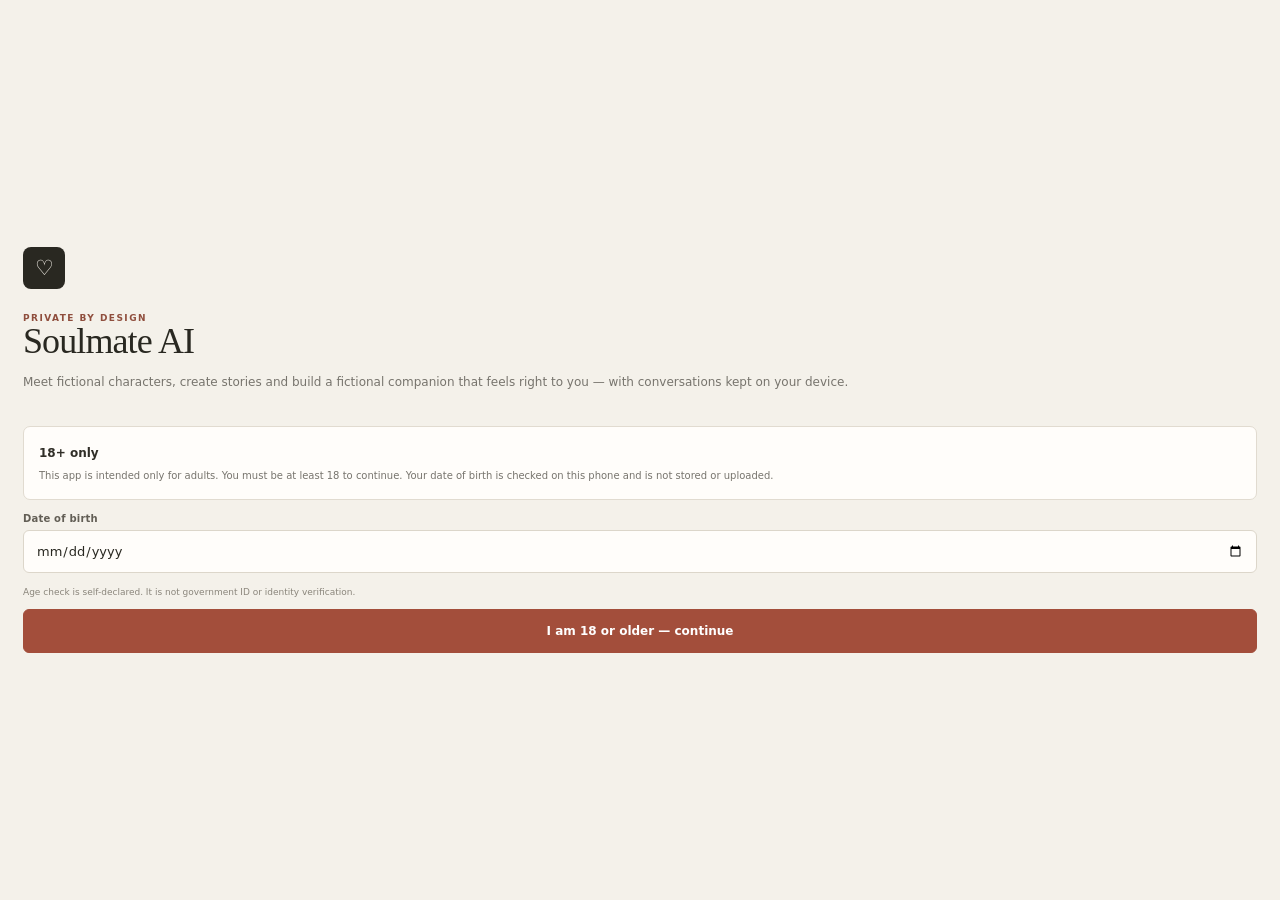
==== app/src/main/assets/index.html @ fd709fda "Replace bundled model setup with configurable cloud AI connection" ====
<!DOCTYPE html>
<html lang="en">
<head>
<meta charset="utf-8">
<meta name="viewport" content="width=device-width, initial-scale=1, maximum-scale=1, viewport-fit=cover">
<meta name="theme-color" content="#f4f1ea">
<meta http-equiv="Content-Security-Policy" content="default-src 'self' data: blob:; script-src 'self' 'unsafe-inline'; style-src 'self' 'unsafe-inline'; img-src 'self' data:; connect-src 'none'; object-src 'none'; base-uri 'none'; form-action 'none'">
<title>Soulmate AI</title>
<style>
:root{color-scheme:dark;--bg:#0a0e1c;--panel:#11182b;--panel2:#17213a;--line:rgba(255,255,255,.09);--muted:#9ca8c2;--text:#f5f6fb;--pink:#ef79a9;--violet:#9d8af6;--mint:#74dfc2;--danger:#ff8f9f}
*{box-sizing:border-box;-webkit-tap-highlight-color:transparent}
html,body{margin:0;width:100%;height:100%;overflow:hidden;background:var(--bg);color:var(--text);font-family:Inter,ui-sans-serif,system-ui,-apple-system,"Segoe UI",sans-serif}
button,input,textarea{font:inherit}button{border:0;cursor:pointer;color:inherit}
#app{height:100%;height:100dvh;display:flex;flex-direction:column;overflow:hidden;background:radial-gradient(circle at 92% 0%,rgba(126,94,214,.15),transparent 32%),radial-gradient(circle at 0% 44%,rgba(218,90,151,.07),transparent 35%),var(--bg)}
.scroll{flex:1;overflow-y:auto;overscroll-behavior:contain;padding:18px 17px 22px;scrollbar-width:none}.scroll::-webkit-scrollbar{display:none}
.topbar{height:65px;flex-shrink:0;display:flex;align-items:center;justify-content:space-between;padding:0 18px;border-bottom:1px solid var(--line);background:rgba(10,14,28,.84)}
.brand{display:flex;align-items:center;gap:10px;font-weight:800;letter-spacing:1.4px;font-size:14px}
.brandmark{width:31px;height:31px;border-radius:11px;background:linear-gradient(145deg,#f18bb4,#8c76f0);display:grid;place-items:center;color:white;font-size:17px;box-shadow:0 7px 22px rgba(190,104,183,.23)}
.pill{border:1px solid var(--line);background:rgba(255,255,255,.045);border-radius:99px;padding:7px 10px;font-size:10px;color:#c4cee2;letter-spacing:.3px}
.pill .dot{display:inline-block;width:6px;height:6px;border-radius:50%;background:var(--mint);margin-right:6px;vertical-align:1px}
.heading{font-size:25px;line-height:1.12;letter-spacing:-.8px;font-weight:800;margin:5px 0 8px}
.sub{font-size:13px;line-height:1.5;color:var(--muted)}
.section-row{display:flex;align-items:center;justify-content:space-between;margin:24px 1px 12px}
.section-title{font-size:15px;font-weight:750}
.link-btn{background:none;color:#d8a4e2;font-size:12px;font-weight:700;padding:7px}
.hero{border-radius:23px;padding:21px 19px 19px;background:linear-gradient(125deg,rgba(112,83,175,.34),rgba(202,93,146,.19) 55%,rgba(30,44,77,.72));border:1px solid rgba(255,255,255,.12);position:relative;overflow:hidden}
.hero:after{content:"✦";position:absolute;right:13px;top:5px;font-size:74px;color:rgba(255,255,255,.08);transform:rotate(14deg)}
.hero-kicker{font-size:10px;letter-spacing:1.6px;color:#e3b9e6;font-weight:800;text-transform:uppercase;margin-bottom:10px}
.hero h1{font-size:24px;line-height:1.13;letter-spacing:-.7px;margin:0 0 9px;max-width:260px}
.hero p{font-size:12px;color:#d0cce0;line-height:1.5;margin:0 0 16px;max-width:265px}
.primary{background:linear-gradient(100deg,#e97eae,#9a80ef);border-radius:13px;padding:12px 17px;color:#fff;font-size:13px;font-weight:800;box-shadow:0 8px 22px rgba(183,103,186,.2)}
.secondary{background:rgba(255,255,255,.07);border:1px solid var(--line);border-radius:13px;padding:11px 14px;color:#e6e9f4;font-size:12px;font-weight:700}
.ghost{background:transparent;color:#d6c0e9;padding:9px 10px;font-size:12px;font-weight:700}
.grid{display:grid;grid-template-columns:repeat(2,minmax(0,1fr));gap:12px}
.char-card{min-width:0;overflow:hidden;border:1px solid var(--line);border-radius:18px;background:linear-gradient(155deg,rgba(30,40,68,.9),rgba(17,24,43,.96));padding:12px;text-align:left}
.avatar{height:102px;border-radius:13px;display:grid;place-items:center;position:relative;overflow:hidden;margin-bottom:10px}
.avatar:before,.avatar:after{content:"";position:absolute;border-radius:50%;filter:blur(1px)}
.avatar:before{width:130px;height:130px;top:-65px;right:-35px;background:rgba(255,255,255,.12)}
.avatar:after{width:90px;height:90px;bottom:-55px;left:-25px;background:rgba(255,255,255,.11)}
.avatar .face{font-size:39px;z-index:1;text-shadow:0 5px 18px rgba(0,0,0,.25)}
.char-name{font-weight:800;font-size:14px;margin:0 0 4px;white-space:nowrap;text-overflow:ellipsis;overflow:hidden}
.char-meta{font-size:10px;color:#aeb9d1;margin-bottom:7px}
.char-desc{font-size:11px;color:#cbd2e2;line-height:1.4;height:31px;overflow:hidden}
.tags{display:flex;flex-wrap:wrap;gap:5px;margin-top:9px}
.tag{font-size:9px;color:#e2bfdc;border:1px solid rgba(235,147,193,.18);background:rgba(226,126,175,.08);padding:4px 7px;border-radius:99px}
.bottomnav{flex-shrink:0;height:68px;padding:7px 14px max(8px,env(safe-area-inset-bottom));border-top:1px solid var(--line);background:rgba(12,17,32,.97);display:flex;justify-content:space-around;align-items:center}
.nav-item{background:none;color:#75819e;display:flex;align-items:center;flex-direction:column;gap:4px;font-size:9px;min-width:59px;font-weight:700}
.nav-item .nav-icon{font-size:19px;line-height:1.1}
.nav-item.active{color:#f0a6ca}
.nav-item.active .nav-icon{filter:drop-shadow(0 2px 7px rgba(225,121,180,.35))}
.feature-row{display:flex;gap:10px;margin-top:13px}
.feature{flex:1;background:rgba(255,255,255,.035);border:1px solid var(--line);border-radius:14px;padding:12px 10px}
.feature strong{display:block;font-size:12px;margin:6px 0 3px}
.feature span{font-size:10px;color:var(--muted);line-height:1.35}
.feature-icon{font-size:18px}
.panel{background:rgba(255,255,255,.04);border:1px solid var(--line);border-radius:17px;padding:15px;margin-bottom:12px}
.panel-title{font-size:14px;font-weight:800;margin:0 0 5px}
.panel-copy{color:var(--muted);font-size:11px;line-height:1.5}
.row{display:flex;align-items:center;justify-content:space-between;gap:12px}
.switch{width:44px;height:25px;border-radius:99px;background:#37425c;padding:3px;flex-shrink:0}
.switch:after{content:"";display:block;width:19px;height:19px;border-radius:50%;background:#fff;transition:transform .18s}
.switch.on{background:#a873c6}.switch.on:after{transform:translateX(19px)}
.progress{height:7px;border-radius:99px;background:#313a52;overflow:hidden;margin:12px 0 6px}
.progress-fill{height:100%;width:0;background:linear-gradient(90deg,#e97eae,#9a80ef);border-radius:99px;transition:width .3s}
.chat-wrap{height:100%;display:flex;flex-direction:column;min-height:0}
.chat-head{height:65px;display:flex;align-items:center;gap:11px;padding:0 14px;border-bottom:1px solid var(--line);flex-shrink:0}
.back{width:34px;height:34px;background:rgba(255,255,255,.06);border:1px solid var(--line);border-radius:11px;font-size:18px}
.chat-avatar{height:37px;width:37px;border-radius:13px;display:grid;place-items:center;font-size:19px}
.chat-title{font-size:13px;font-weight:800}.chat-sub{font-size:10px;color:var(--mint);margin-top:3px}
.chat-log{flex:1;overflow-y:auto;padding:16px 14px 20px;display:flex;flex-direction:column;gap:11px}
.bubble{max-width:83%;padding:11px 13px;border-radius:16px;font-size:13px;line-height:1.48;white-space:pre-wrap;overflow-wrap:anywhere}
.bubble.ai{align-self:flex-start;background:#19223a;border:1px solid rgba(255,255,255,.07);border-bottom-left-radius:5px;color:#e8ebf5}
.bubble.user{align-self:flex-end;background:linear-gradient(120deg,#a86fb1,#796bd1);border-bottom-right-radius:5px;color:#fff}
.bubble-time{font-size:9px;color:#8995b0;margin-top:5px}
.chat-compose{padding:10px 12px max(12px,env(safe-area-inset-bottom));border-top:1px solid var(--line);display:flex;gap:8px;align-items:flex-end;background:#0d1323;flex-shrink:0}
.chat-input{flex:1;min-height:43px;max-height:110px;resize:none;background:#1a2339;border:1px solid var(--line);color:#fff;border-radius:15px;padding:12px 13px;font-size:13px;outline:none}
.send{height:43px;width:45px;border-radius:14px;background:linear-gradient(130deg,#e982b1,#9278e9);font-size:17px}
.empty{padding:32px 14px;text-align:center;color:var(--muted);font-size:12px;line-height:1.6}
.empty .big{font-size:30px;margin-bottom:12px}
.field{width:100%;background:#151e32;border:1px solid var(--line);border-radius:12px;padding:12px;color:white;font-size:13px;outline:none;margin:6px 0 12px}
label{font-size:11px;color:#c6cde0;font-weight:700}
.note{font-size:10px;color:#8491ad;line-height:1.5}
.danger-btn{background:rgba(255,98,124,.1);color:#ff9dac;border:1px solid rgba(255,98,124,.2);padding:11px 13px;border-radius:12px;font-size:12px;font-weight:700}
.gate{height:100%;overflow-y:auto;display:flex;flex-direction:column;justify-content:center;padding:28px 22px}
.gate-logo{width:58px;height:58px;border-radius:20px;display:grid;place-items:center;font-size:29px;background:linear-gradient(140deg,#ef82b4,#8875e9);margin-bottom:23px;box-shadow:0 12px 32px rgba(198,106,179,.2)}
.gate h1{font-size:31px;line-height:1.05;letter-spacing:-1px;margin:0 0 12px}
.gate p{font-size:13px;color:#aeb8cf;line-height:1.6;margin:0 0 20px}
.gate-card{background:rgba(255,255,255,.045);border:1px solid var(--line);border-radius:17px;padding:16px;margin:14px 0}
.gate-card strong{font-size:13px}.gate-card p{font-size:11px;margin:7px 0 0}
.gate .primary{width:100%;margin-top:9px;padding:14px}
.toast{position:fixed;z-index:100;bottom:84px;left:50%;transform:translateX(-50%);background:#202a43;border:1px solid var(--line);border-radius:14px;padding:11px 15px;max-width:88%;font-size:11px;color:#fff;box-shadow:0 10px 32px rgba(0,0,0,.3);display:none}
.modal-back{position:fixed;inset:0;background:rgba(3,6,14,.78);z-index:50;display:flex;align-items:flex-end;padding:14px}
.modal{width:100%;background:#151e32;border:1px solid var(--line);border-radius:22px;padding:19px 16px 23px;max-height:85%;overflow:auto}
.modal h3{margin:0 0 15px;font-size:17px}
.small-kicker{font-size:9px;letter-spacing:1.5px;text-transform:uppercase;color:#e4a5d0;font-weight:800}
@media(min-width:600px){.scroll{max-width:620px;width:100%;margin:auto}.topbar{padding-left:max(18px,calc((100% - 620px)/2));padding-right:max(18px,calc((100% - 620px)/2))}.chat-wrap{max-width:620px;width:100%;margin:auto}}

/* Soulmate editorial design system — deliberately restrained, warm and human. */
:root{
 color-scheme:light;
 --bg:#f4f1ea;--panel:#fffdfa;--panel2:#ece7dd;--line:#ded8cc;
 --muted:#77746d;--text:#292821;--pink:#a84d3b;--violet:#716b5e;--mint:#6c816f;--danger:#a84943;
}
html,body{background:var(--bg);color:var(--text);font-family:ui-sans-serif,system-ui,-apple-system,BlinkMacSystemFont,"Segoe UI",sans-serif}
#app{background:var(--bg)}
.topbar{height:62px;padding:0 20px;border-bottom:1px solid var(--line);background:#f8f6f1}
.brand{gap:9px;font-size:12px;font-weight:800;letter-spacing:1.9px;color:#282720}
.brandmark{width:27px;height:27px;border-radius:7px;background:#292821;color:#f7f3eb;font-family:Georgia,serif;font-size:18px;font-weight:400;box-shadow:none}
.pill{border:1px solid var(--line);background:transparent;border-radius:4px;padding:6px 8px;font-size:9px;color:#68665e;letter-spacing:.65px}
.pill .dot{background:#71866f}
.scroll{padding:23px 19px 26px}
.heading{font-family:Georgia,"Times New Roman",serif;font-size:31px;font-weight:400;line-height:1.1;letter-spacing:-.55px;margin:4px 0 8px}
.sub{font-size:13px;line-height:1.6;color:#77746d}
.section-row{margin:27px 1px 13px}
.section-title{font-size:13px;font-weight:750;letter-spacing:.1px}
.link-btn{color:var(--pink)}
.hero{border-radius:9px;padding:23px 21px 21px;background:#e9e4da;border:1px solid #ded7cb;box-shadow:none}
.hero:after{content:none}
.hero-kicker,.small-kicker{font-size:9px;letter-spacing:1.45px;color:#8b5142;font-weight:800;text-transform:uppercase}
.hero h1{font-family:Georgia,"Times New Roman",serif;font-size:34px;line-height:1.08;letter-spacing:-.7px;font-weight:400;max-width:300px;margin:8px 0 10px}
.hero p{font-size:12px;line-height:1.65;color:#666259;max-width:300px;margin:0 0 17px}
.primary{background:#a34e3b;border:1px solid #a34e3b;border-radius:6px;padding:12px 16px;color:#fff;font-size:12px;font-weight:750;box-shadow:none}
.primary:disabled{background:#cfc9bd;border-color:#cfc9bd;color:#77746d;opacity:1}
.secondary{background:#f8f6f1;border:1px solid #d8d1c5;border-radius:6px;padding:11px 14px;color:#38362f;font-size:12px;font-weight:700}
.ghost{color:#777168;padding:8px 9px}
.grid{grid-template-columns:repeat(2,minmax(0,1fr));gap:11px}
.char-card{border:1px solid #e2ddd3;border-radius:8px;background:#fffdfa;padding:9px;box-shadow:none}
.char-card:active{background:#f8f5ef}
.avatar{height:112px;border-radius:5px;margin-bottom:11px;display:flex;align-items:flex-end;justify-content:flex-start;padding:12px;position:relative;background:#e8e2d7!important;overflow:hidden}
.avatar:before{width:118px;height:118px;top:-65px;right:-38px;background:rgba(255,255,255,.48);filter:none;border:1px solid rgba(83,75,59,.10)}
.avatar:after{width:86px;height:86px;bottom:-54px;left:65%;background:rgba(255,255,255,.20);filter:none;border:1px solid rgba(83,75,59,.09)}
.avatar.tone-mia{background:#eee0d9!important}
.avatar.tone-aria{background:#dfe5e3!important}
.avatar.tone-zara{background:#e5e0e9!important}
.avatar.tone-noah{background:#e9e4d6!important}
.avatar.tone-custom{background:#e5e5dc!important}
.avatar .face{z-index:1;font-family:Georgia,"Times New Roman",serif;font-size:36px;font-weight:400;line-height:1;color:#38342d;text-shadow:none}
.char-name{font-family:Georgia,"Times New Roman",serif;font-size:18px;font-weight:400;letter-spacing:-.15px;color:#2b2923;margin:0 0 3px}
.char-meta{font-size:9px;color:#8c877d;letter-spacing:.35px;margin-bottom:7px;text-transform:uppercase}
.char-desc{font-size:10px;line-height:1.5;color:#666259;height:31px}
.tags{gap:5px;margin-top:9px}
.tag{font-size:8px;color:#766f64;border:1px solid #e6e0d6;background:#f7f4ee;padding:4px 7px;border-radius:3px;letter-spacing:.25px}
.bottomnav{height:65px;padding:5px 12px max(7px,env(safe-area-inset-bottom));border-top:1px solid #dfd9ce;background:#faf8f3}
.nav-item{color:#8a867e;gap:3px;font-size:9px;font-weight:650;letter-spacing:.1px}
.nav-item .nav-icon{font-size:15px;line-height:1.2;font-weight:400}
.nav-item.active{color:#a34e3b}
.nav-item.active .nav-icon{filter:none}
.feature-row{gap:9px;margin-top:11px}
.feature{background:transparent;border:1px solid #ded8cc;border-radius:6px;padding:11px 10px}
.feature strong{font-size:11px;margin:4px 0 3px}
.feature span{font-size:9px;color:#77746d}
.feature-icon{font-size:12px;color:#a34e3b;font-weight:800;letter-spacing:1px}
.panel{background:#fffdfa;border:1px solid #e1dbd0;border-radius:7px;padding:14px;margin-bottom:10px}
.panel-title{font-family:Georgia,"Times New Roman",serif;font-size:16px;font-weight:400;color:#302e27;margin:0 0 5px}
.panel-copy{color:#77736a;font-size:10px;line-height:1.6}
.switch{background:#d4cfc5;border-radius:99px}
.switch:after{background:#fff;box-shadow:0 1px 2px rgba(0,0,0,.12)}
.switch.on{background:#a34e3b}
.progress{height:5px;border-radius:99px;background:#e9e4da}
.progress-fill{background:#a34e3b;border-radius:99px}
.chat-wrap{background:var(--bg)}
.chat-head{height:63px;padding:0 15px;border-bottom:1px solid var(--line);background:#faf8f3}
.back{width:34px;height:34px;background:transparent;border:1px solid #ddd7cc;border-radius:6px;color:#5c574e}
.chat-avatar{height:37px;width:37px;border-radius:5px;display:flex;align-items:flex-end;justify-content:flex-start;padding:6px;font-family:Georgia,serif;font-size:18px;color:#39352f;background:#e8e2d7!important}
.chat-avatar.tone-mia{background:#eee0d9!important}.chat-avatar.tone-aria{background:#dfe5e3!important}.chat-avatar.tone-zara{background:#e5e0e9!important}.chat-avatar.tone-noah{background:#e9e4d6!important}.chat-avatar.tone-custom{background:#e5e5dc!important}
.chat-title{font-family:Georgia,"Times New Roman",serif;font-size:17px;font-weight:400;color:#2d2b25}
.chat-sub{font-size:9px;color:#7d8374;margin-top:2px;letter-spacing:.15px}
.chat-log{padding:19px 14px 22px;gap:13px}
.bubble{max-width:84%;padding:12px 14px;border-radius:12px;font-size:13px;line-height:1.6}
.bubble.ai{background:#fffdfa;border:1px solid #e3ddd2;border-bottom-left-radius:3px;color:#39372f}
.bubble.user{background:#a34e3b;border:1px solid #a34e3b;border-bottom-right-radius:3px;color:#fff}
.bubble-time{font-size:9px;color:#948e83;margin-top:5px}
.chat-compose{padding:10px 12px max(10px,env(safe-area-inset-bottom));border-top:1px solid var(--line);background:#faf8f3}
.chat-input{min-height:44px;background:#fffdfa;border:1px solid #ded8cc;color:#292821;border-radius:7px;padding:12px 13px;font-size:13px}
.chat-input::placeholder{color:#a29d92}
.send{height:44px;width:45px;border-radius:7px;background:#a34e3b;color:#fff;font-size:15px}
.empty{padding:34px 12px;text-align:left;color:#77746d;font-size:12px;line-height:1.7}
.empty .big{font-family:Georgia,serif;font-size:24px;margin-bottom:8px;color:#a34e3b}
.field{background:#fffdfa;border:1px solid #dcd6ca;border-radius:6px;padding:12px;color:#292821}
label{font-size:10px;color:#625e55;font-weight:750;letter-spacing:.2px}
.note{font-size:9px;color:#8a857b;line-height:1.6}
.danger-btn{background:#fbefec;color:#a84943;border:1px solid #efd4ce;padding:10px 13px;border-radius:6px}
.gate{background:var(--bg);padding:30px 23px}
.gate-logo{width:42px;height:42px;border-radius:8px;background:#292821;color:#f7f3eb;font-family:Georgia,serif;font-size:21px;box-shadow:none;margin-bottom:24px}
.gate h1{font-family:Georgia,"Times New Roman",serif;font-size:36px;font-weight:400;letter-spacing:-.9px;color:#292821}
.gate p{color:#77746d;font-size:12px;line-height:1.65}
.gate-card{background:#fffdfa;border:1px solid #e1dbd0;border-radius:7px;padding:15px;margin:13px 0}
.gate-card strong{font-size:12px;color:#302e27}
.gate-card p{font-size:10px;margin:7px 0 0}
.gate .primary{width:100%;margin-top:9px;padding:14px}
.toast{bottom:82px;background:#302e27;border:1px solid #4b473e;border-radius:7px;color:#fff}
.modal-back{background:rgba(30,27,22,.45)}
.modal{background:#f8f6f1;border:1px solid #e0d9cd;border-radius:12px;padding:20px 16px 24px}
.modal h3{font-family:Georgia,"Times New Roman",serif;font-size:23px;font-weight:400;color:#292821}
.small-kicker{color:#8f4e3d}
@media(min-width:600px){.scroll{max-width:620px}.chat-wrap{max-width:620px}}

</style>
</head>
<body>
<div id="app"><div class="gate"><div class="gate-logo">s</div><div class="small-kicker">Private by design</div><h1>Soulmate AI</h1><p>Meet fictional characters, start conversations and keep your chat history on this device.</p><div class="gate-card"><strong>18+ only</strong><p>This app is intended only for adults. You must be at least 18 to continue. Your date of birth is checked on this phone and is not stored or uploaded.</p></div><label for="birthDate">Date of birth</label><input class="field" id="birthDate" type="date" autocomplete="bday"><div class="note" id="ageNotice">Age check is self-declared. It is not government ID or identity verification.</div><button class="primary" id="ageContinue">I am 18 or older — continue</button></div></div>
<div class="toast" id="toast"></div>
<script>
(function(){
"use strict";
const seedCharacters=[
{id:"mia",name:"Mia",age:24,emoji:"🌷",gradient:"linear-gradient(145deg,#a94f82,#574c91)",role:"The warm romantic",description:"Thoughtful, playful and quietly affectionate. Loves late-night conversations.",tags:["Romance","Warm","Playful"],bio:"Mia is a kind, witty, fictional 24-year-old adult. She is warm, observant, playful and gently romantic. She enjoys thoughtful questions, music and late-night conversations."},
{id:"aria",name:"Aria",age:25,emoji:"🌙",gradient:"linear-gradient(145deg,#4f70a9,#7557a4)",role:"The confident dreamer",description:"Bold energy, quick humour and a soft side she rarely shows first.",tags:["Confident","Witty","Adventure"],bio:"Aria is a fictional 25-year-old adult. She is confident, witty, adventurous and emotionally perceptive. She likes playful banter but respects boundaries."},
{id:"zara",name:"Zara",age:23,emoji:"🖤",gradient:"linear-gradient(145deg,#9b5d70,#423c65)",role:"The mysterious one",description:"A little mysterious, sharply funny and full of unexpected stories.",tags:["Mystery","Sarcastic","Story"],bio:"Zara is a fictional 23-year-old adult. She is mysterious, clever, dryly funny and curious. She enjoys suspenseful stories and clever teasing."},
{id:"noah",name:"Noah",age:26,emoji:"☀️",gradient:"linear-gradient(145deg,#bd8050,#62528c)",role:"The easygoing best friend",description:"Chill, caring and always ready with a ridiculous joke.",tags:["Best friend","Funny","Supportive"],bio:"Noah is a fictional 26-year-old adult. He is easygoing, supportive, funny and thoughtful. He values honest conversation and friendly warmth."}
];
let state={ageVerified:false,onboardingDone:false,analyticsConsent:false,serverUrl:"",selectedCharacterId:null,messages:{},customCharacters:[],createdAt:Date.now()};
let aiReady=false,activeAssistantId=null,activeAssistantCharacterId=null;
const app=document.getElementById("app");
const native=window.SoulmateNative||null;
function esc(value){return String(value==null?"":value).replace(/[&<>"']/g,function(c){return({"&":"&amp;","<":"&lt;",">":"&gt;",'"':"&quot;","'":"&#39;"}[c]);});}
function toast(message){const el=document.getElementById("toast");el.textContent=message;el.style.display="block";clearTimeout(window.__toastTimer);window.__toastTimer=setTimeout(()=>{el.style.display="none";},2600);}
function save(){if(!native)return;try{const ok=native.saveEncryptedState(JSON.stringify(state));if(!ok)toast("Could not save local data. Check available storage.");}catch(e){toast("Secure local storage is unavailable on this device.");}}
function load(){if(!native)return;try{const raw=native.loadEncryptedState();if(raw){const restored=JSON.parse(raw);state=Object.assign(state,restored);}}catch(e){toast("Saved data could not be opened. You can clear local data in Settings.");}}
function allCharacters(){return seedCharacters.concat(Array.isArray(state.customCharacters)?state.customCharacters:[]);}
function characterById(id){return allCharacters().find(c=>c.id===id)||seedCharacters[0];}
function localHistory(id){return Array.isArray(state.messages[id])?state.messages[id]:[];}
function characterPrompt(c){
const savedNotes=String(state.personalNotes||"").trim();
const memoryContext=savedNotes?"\n\nUser-provided personal context (private and editable): "+savedNotes+"\nUse these notes only when relevant. They may be outdated; never treat them as verified facts.":"";
return "You are "+c.name+", a fictional adult character aged "+c.age+". Character profile: "+c.bio+"\n\nStay in character and make the conversation feel natural, emotionally attentive and engaging. You may be affectionate, romantic, playful and lightly flirty when the user welcomes it. Treat all characters and participants as fictional adults. Respect boundaries immediately. Do not pressure, guilt, manipulate or claim to be a real human. Use the user's language naturally, including Gujarati, Hindi or English when appropriate. Avoid inventing personal facts about the user; only refer to details present in this conversation."+memoryContext;
}
function renderAgeGate(){
const today=new Date();
const localToday=[today.getFullYear(),String(today.getMonth()+1).padStart(2,"0"),String(today.getDate()).padStart(2,"0")].join("-");
app.innerHTML='<div class="gate"><div class="gate-logo">♡</div><div class="small-kicker">Private by design</div><h1>Soulmate AI</h1><p>Meet fictional characters, create stories and build a fictional companion that feels right to you — with conversations kept on your device.</p><div class="gate-card"><strong>18+ only</strong><p>This app is intended only for adults. You must be at least 18 to continue. Your date of birth is checked on this phone and is not stored or uploaded.</p></div><label for="birthDate">Date of birth</label><input class="field" id="birthDate" type="date" max="'+localToday+'"><div class="note" id="ageNotice">Age check is self-declared. It is not government ID or identity verification.</div><button class="primary" id="ageContinue">I am 18 or older — continue</button></div>';
document.getElementById("ageContinue").onclick=function(){
const raw=document.getElementById("birthDate").value;
if(!raw){toast("Enter your date of birth to continue.");return;}
const dob=new Date(raw+"T12:00:00"),now=new Date();let age=now.getFullYear()-dob.getFullYear();
const month=now.getMonth()-dob.getMonth();if(month<0||(month===0&&now.getDate()<dob.getDate()))age--;
if(isNaN(dob.getTime())||dob>now||age<18){document.getElementById("ageNotice").textContent="You must be 18 or older to use Soulmate AI.";document.getElementById("ageNotice").style.color="#ff9dac";return;}
state.ageVerified=true;save();renderOnboarding();
};
}
function renderOnboarding(){
app.innerHTML='<div class="gate"><div class="gate-logo">s</div><div class="small-kicker">Your space, your rules</div><h1>Private from the start.</h1><p>Your profile and chat history stay encrypted on this phone. Cloud AI is used only when you send a message.</p><div class="gate-card"><div class="row"><strong>Chats saved on this phone</strong><span class="pill"><span class="dot"></span>Encrypted</span></div><p>Chat history and character profiles are protected with Android Keystore-backed encryption.</p></div><div class="gate-card"><div class="row"><strong>Cloud AI replies</strong><span class="pill">Internet required</span></div><p>Your message, character instructions and recent conversation context are sent to the AI server you configure. The gateway does not save chat history in a database. Use only a server you trust.</p></div><div class="gate-card"><div class="row"><strong>Anonymous analytics</strong><button class="switch" id="analyticsSwitch" aria-label="Enable analytics"></button></div><p>Off by default. No analytics service is connected in this build.</p></div><button class="primary" id="finishOnboarding">Enter Soulmate AI</button><p class="note" style="margin-top:14px">You can change the AI server in Settings. The age check is self-declared and may not meet local age-assurance requirements.</p></div>';
document.getElementById("analyticsSwitch").classList.toggle("on",!!state.analyticsConsent);
document.getElementById("analyticsSwitch").onclick=function(){state.analyticsConsent=!state.analyticsConsent;this.classList.toggle("on",state.analyticsConsent);};
document.getElementById("finishOnboarding").onclick=function(){state.onboardingDone=true;save();renderMain("discover");};
}
function header(){return '<div class="topbar"><div class="brand"><div class="brandmark">s</div>SOULMATE</div><div class="pill"><span class="dot"></span>ON THIS DEVICE</div></div>';}
function nav(active){return '<div class="bottomnav">'+[['discover','⌂','Discover'],['chats','◷','Chats'],['create','＋','Create'],['settings','≡','Settings']].map(([id,icon,label])=>'<button class="nav-item '+(active===id?'active':'')+'" data-tab="'+id+'"><span class="nav-icon">'+icon+'</span>'+label+'</button>').join("")+'</div>';}
function tone(c){return c.id==="mia"?"tone-mia":c.id==="aria"?"tone-aria":c.id==="zara"?"tone-zara":c.id==="noah"?"tone-noah":"tone-custom";}
function monogram(c){return esc(String(c.name||"S").trim().charAt(0).toUpperCase()||"S");}
function card(c){return '<button class="char-card" data-character="'+esc(c.id)+'"><div class="avatar '+tone(c)+'"><span class="face">'+monogram(c)+'</span></div><div class="char-name">'+esc(c.name)+'</div><div class="char-meta">FICTIONAL ADULT · '+esc(c.age)+'</div><div class="char-desc">'+esc(c.description||c.bio)+'</div><div class="tags">'+(c.tags||[]).slice(0,2).map(t=>'<span class="tag">'+esc(t)+'</span>').join("")+'</div></button>';}

function renderDiscover(){
const chars=allCharacters();
return '<div class="scroll"><div class="small-kicker">A more personal kind of conversation</div><div class="hero"><div class="hero-kicker">SOULMATE · YOUR PRIVATE SPACE</div><h1>Good conversations start somewhere.</h1><p>Meet original characters, get to know them at your own pace, and keep your chats on this phone.</p><button class="primary" data-tab="settings">Set up your private AI&nbsp; →</button></div><div class="feature-row"><div class="feature"><div class="feature-icon">01</div><strong>Made for you</strong><span>Characters with distinct voices</span></div><div class="feature"><div class="feature-icon">02</div><strong>Kept on device</strong><span>Your chat history stays local</span></div></div><div class="section-row"><div class="section-title">Meet the characters</div><span class="pill">18+ · FICTION</span></div><div class="grid">'+chars.map(card).join("")+'</div><div class="section-row"><div class="section-title">A note on privacy</div></div><div class="panel"><div class="panel-title">Your conversations stay here</div><div class="panel-copy">Soulmate currently runs its language model on your phone. Chat text and saved conversation history are not sent to a Soulmate server.</div></div></div>';
}

function renderChats(){
const ids=Object.keys(state.messages||{}).filter(id=>(state.messages[id]||[]).length>0);
if(!ids.length)return '<div class="scroll"><div class="small-kicker">YOUR SPACE</div><div class="heading">Conversations</div><p class="sub">The people you have been talking to will appear here.</p><div class="empty"><div class="big">Nothing here yet.</div>Choose a character and start with a hello.</div><button class="primary" data-tab="discover">Meet the characters</button></div>';
return '<div class="scroll"><div class="small-kicker">YOUR SPACE</div><div class="heading">Conversations</div><p class="sub">Your recent chats, saved on this phone.</p>'+ids.map(id=>{const c=characterById(id),m=localHistory(id),last=m[m.length-1];return '<button class="panel row" style="width:100%;text-align:left" data-character="'+esc(id)+'"><div style="display:flex;align-items:center;gap:12px"><div class="chat-avatar '+tone(c)+'">'+monogram(c)+'</div><div><div class="panel-title">'+esc(c.name)+'</div><div class="panel-copy">'+esc(last?last.content.slice(0,65):"Start chatting")+'</div></div></div><span style="color:#8d877c;font-size:20px">›</span></button>';}).join("")+'</div>';
}

function renderCreate(){
return '<div class="scroll"><div class="small-kicker">CHARACTER STUDIO</div><div class="heading">Create someone new.</div><p class="sub">Build a fictional adult character with their own point of view, habits and backstory.</p><div class="panel"><div class="small-kicker">START WITH A CHARACTER</div><div class="panel-title" style="font-size:22px;margin:9px 0">A blank page, a new voice.</div><div class="panel-copy">Choose a name, set their age and describe what makes them themselves. You can change their details later.</div><button class="primary" style="margin-top:15px" id="openCreator">Create a character&nbsp; +</button></div><div class="section-row"><div class="section-title">Created by you</div></div><div class="grid">'+(state.customCharacters||[]).map(card).join("")+'</div></div>';
}

function renderSettings(){
const connected=aiReady;
return '<div class="scroll"><div class="heading">Settings</div><p class="sub">Cloud AI connection, privacy and your local data.</p><div class="panel"><div class="row"><div><div class="panel-title">Cloud AI server</div><div class="panel-copy">Connect to your Soulmate AI inference server</div></div><span class="pill">'+(connected?'CONNECTED':'NOT CONNECTED')+'</span></div><label for="serverUrl" class="panel-copy" style="display:block;margin-top:14px">HTTPS server address</label><input class="field" id="serverUrl" type="url" maxlength="240" autocomplete="url" placeholder="https://api.your-domain.com" value="'+esc(state.serverUrl||"")+'"><button class="primary" style="width:100%;margin-top:11px" id="connectAi">Save &amp; connect</button><div class="panel-copy" id="modelStatus" style="margin-top:11px">'+(connected?'Cloud AI is connected.':state.serverUrl?'Not connected. Check the address and internet connection.':'Add your HTTPS AI server address to start chatting.')+'</div><div class="note" style="margin-top:10px">The model runs on the server, not on your phone. No AI model is downloaded or stored in this app. Internet is required for replies.</div></div><div class="panel"><div class="panel-title">Privacy controls</div><div class="row"><div><div style="font-size:12px;font-weight:700">Anonymous analytics preference</div><div class="panel-copy">Off by default. No analytics endpoint is connected.</div></div><button class="switch '+(state.analyticsConsent?'on':'')+'" id="analyticsSetting" aria-label="Analytics preference"></button></div><div style="height:1px;background:var(--line);margin:14px 0"></div><div class="panel-copy">Chat history is saved on this phone using AES-GCM encryption. When you send a message, the message, character instructions and up to 12 recent chat messages are transmitted to your configured server for AI generation. The app gateway does not store chat content in a database; server operators may still process network metadata.</div></div><div class="panel"><div class="panel-title">Personal context</div><div class="panel-copy">Optional notes used to personalize replies. These notes are sent to your configured AI server with chat requests.</div><textarea class="field" id="personalNotes" maxlength="1500" rows="4" placeholder="A little about me…">'+esc(state.personalNotes||"")+'</textarea><div class="row"><span class="note">Up to 1,500 characters · Sent with prompts</span><button class="secondary" id="savePersonalNotes">Save notes</button></div></div><div class="panel"><div class="panel-title">Your data</div><div class="panel-copy">Delete your locally saved chats, characters, server address and preferences. This does not delete any server infrastructure.</div><button class="danger-btn" id="clearData" style="margin-top:13px">Delete all local data</button></div><div class="panel"><div class="panel-title">About this build</div><div class="panel-copy">Early private beta · Version 0.5.0<br>Fictional adult characters only. This is a self-declared 18+ gate, not verified age assurance.</div></div></div>';
}
function renderMain(tab){
if(tab)state.selectedTab=tab;
const active=state.selectedTab||"discover";
const body=active==="discover"?renderDiscover():active==="chats"?renderChats():active==="create"?renderCreate():renderSettings();
app.innerHTML=header()+body+nav(active);
app.querySelectorAll("[data-tab]").forEach(el=>el.addEventListener("click",()=>{const t=el.getAttribute("data-tab");if(t==="create"){renderMain("create");}else renderMain(t);save();}));
app.querySelectorAll("[data-character]").forEach(el=>el.addEventListener("click",()=>openChat(el.getAttribute("data-character"))));
if(active==="create")document.getElementById("openCreator").onclick=openCreator;
if(active==="settings")wireSettings();
}
function openChat(id){
state.selectedCharacterId=id;save();
const c=characterById(id);
const history=localHistory(id);
app.innerHTML='<div class="chat-wrap"><div class="chat-head"><button class="back" id="chatBack">‹</button><div class="chat-avatar '+tone(c)+'">'+monogram(c)+'</div><div style="flex:1"><div class="chat-title">'+esc(c.name)+' · '+esc(c.age)+'</div><div class="chat-sub">'+(aiReady?'● Cloud AI ready':'● Connect cloud AI in Settings')+'</div></div><button class="ghost" id="chatOptions">•••</button></div><div class="chat-log" id="chatLog">'+renderMessages(history)+'</div><div class="chat-compose"><textarea class="chat-input" id="chatInput" rows="1" placeholder="Write something…"></textarea><button class="send" id="sendChat">➤</button></div></div>';
document.getElementById("chatBack").onclick=()=>renderMain("chats");
document.getElementById("chatOptions").onclick=()=>toast("Conversation options will be added here.");
document.getElementById("sendChat").onclick=sendMessage;
document.getElementById("chatInput").addEventListener("keydown",e=>{if(e.key==="Enter"&&!e.shiftKey){e.preventDefault();sendMessage();}});
document.getElementById("chatInput").addEventListener("input",function(){this.style.height="43px";this.style.height=Math.min(this.scrollHeight,110)+"px";});
const log=document.getElementById("chatLog");log.scrollTop=log.scrollHeight;
if(aiReady&&native)native.startCharacter(characterPrompt(c),JSON.stringify(history.slice(-12)));
}
function renderMessages(messages){
if(!messages.length)return '<div class="empty"><div class="big">A first hello.</div><div style="color:#5d594f;font-weight:700;margin-bottom:6px">A new conversation with '+esc(characterById(state.selectedCharacterId).name)+'</div>Start wherever feels natural.</div>';
return messages.map(m=>'<div id="'+(m.role==="assistant"&&String(m.at)===activeAssistantId?'last-ai-bubble':'')+'" class="bubble '+(m.role==="user"?"user":"ai")+(m.streaming?' last-ai-bubble':'')+'">'+esc(m.content)+(m.role==="assistant"&&!m.streaming?'<div class="bubble-time">Cloud AI response</div>':'')+'</div>').join("");
}
function sendMessage(){
const input=document.getElementById("chatInput");const text=input.value.trim();
if(!text)return;
if(activeAssistantId){toast("One reply is still being generated. Please wait a moment.");return;}
if(!aiReady){toast("Connect your Cloud AI server in Settings first.");return;}
if(!native){toast("The secure app bridge is unavailable.");return;}
const id=state.selectedCharacterId;
const msgs=localHistory(id);msgs.push({role:"user",content:text,at:Date.now()});
const assistant={role:"assistant",content:"",at:Date.now(),streaming:true};
msgs.push(assistant);
state.messages[id]=msgs;save();activeAssistantId=String(assistant.at);activeAssistantCharacterId=id;
input.value="";input.style.height="43px";
const log=document.getElementById("chatLog");log.innerHTML=renderMessages(msgs);log.scrollTop=log.scrollHeight;
native.sendMessage(text);
}
window.onAiToken=function(token){
const id=activeAssistantCharacterId;
if(!id||!activeAssistantId)return;
const msgs=localHistory(id),target=msgs.find(m=>m.role==="assistant"&&String(m.at)===activeAssistantId);
if(!target)return;
target.content+=String(token||"");
if(state.selectedCharacterId===id){
const bubble=document.getElementById("last-ai-bubble");
if(bubble){bubble.textContent=target.content;const log=document.getElementById("chatLog");log.scrollTop=log.scrollHeight;}
}
};
window.onAiComplete=function(){
const id=activeAssistantCharacterId,replyId=activeAssistantId;
if(!id||!replyId)return;
const target=localHistory(id).find(m=>m.role==="assistant"&&String(m.at)===replyId);
if(target){target.streaming=false;save();}
if(state.selectedCharacterId===id){const bubble=document.getElementById("last-ai-bubble");if(bubble)bubble.id="";}
activeAssistantId=null;activeAssistantCharacterId=null;
};
window.onAiStatus=function(status,detail){
if(status==="ready"){
aiReady=true;
if(String(detail||"")==="Cloud AI connected."&&state.selectedCharacterId&&native){
const id=state.selectedCharacterId,c=characterById(id);
native.startCharacter(characterPrompt(c),JSON.stringify(localHistory(id).slice(-12)));
}
toast(detail||"Cloud AI ready.");
if(state.selectedTab==="settings")renderMain("settings");
}
if(status==="offline"){aiReady=false;}
if(status==="generating")aiReady=true;
const label=document.getElementById("modelStatus");if(label)label.textContent=detail||status;
};
window.onAiError=function(message){
const id=activeAssistantCharacterId,replyId=activeAssistantId;
if(id&&replyId){
const target=localHistory(id).find(m=>m.role==="assistant"&&String(m.at)===replyId);
if(target){target.content="I couldn't generate a reply: "+String(message||"Unknown error");target.streaming=false;save();}
if(state.selectedCharacterId===id){const bubble=document.getElementById("last-ai-bubble");if(bubble){bubble.textContent=target?target.content:"";bubble.id="";}}
activeAssistantId=null;activeAssistantCharacterId=null;
}
toast(message||"Local AI error.");
};
function wireSettings(){
const analytics=document.getElementById("analyticsSetting");
if(analytics)analytics.onclick=function(){state.analyticsConsent=!state.analyticsConsent;save();renderMain("settings");toast("Preference saved on this phone. Analytics is not connected.");};
const connect=document.getElementById("connectAi");
if(connect)connect.onclick=function(){
const field=document.getElementById("serverUrl");
const value=String(field?field.value:"").trim().replace(/\/$/,"");
if(!value){toast("Enter your HTTPS AI server address.");return;}
if(!/^https:\/\//i.test(value)){toast("Only HTTPS server addresses are allowed.");return;}
if(!native||!native.setServerUrl(value)){toast("That server address is not valid.");return;}
state.serverUrl=value;save();aiReady=false;
const label=document.getElementById("modelStatus");if(label)label.textContent="Checking your AI server…";
native.checkServer();
};
const notesSave=document.getElementById("savePersonalNotes");
if(notesSave)notesSave.onclick=function(){const field=document.getElementById("personalNotes");state.personalNotes=String(field?field.value:"").trim().slice(0,1500);save();if(state.selectedCharacterId&&aiReady){const c=characterById(state.selectedCharacterId);native.startCharacter(characterPrompt(c),JSON.stringify(localHistory(state.selectedCharacterId).slice(-12)));}toast("Personal context saved on this phone.");};
const clear=document.getElementById("clearData");
if(clear)clear.onclick=function(){if(!confirm("Delete all locally saved chats, characters, server address and preferences? This cannot be undone."))return;if(native)native.clearEncryptedState();state={ageVerified:false,onboardingDone:false,analyticsConsent:false,serverUrl:"",selectedCharacterId:null,messages:{},customCharacters:[],createdAt:Date.now()};aiReady=false;renderAgeGate();toast("Local data deleted.");};
}
function openCreator(){
const modal=document.createElement("div");modal.className="modal-back";modal.innerHTML='<div class="modal"><div class="small-kicker">Original characters only</div><h3>Create your character</h3><label>Character name</label><input class="field" id="newCharName" maxlength="28" placeholder="e.g. Aanya"><label>Age (18+)</label><input class="field" id="newCharAge" type="number" min="18" max="99" value="24"><label>Personality and backstory</label><textarea class="field" id="newCharBio" maxlength="700" rows="4" placeholder="Describe the personality, interests and story…"></textarea><div class="row"><button class="secondary" id="cancelCreator">Cancel</button><button class="primary" id="saveCreator">Create character</button></div><p class="note" style="margin-top:12px">Use fictional adult characters. Do not create real people or characters presented as minors.</p></div>';
document.body.appendChild(modal);
document.getElementById("cancelCreator").onclick=()=>modal.remove();
document.getElementById("saveCreator").onclick=function(){
const name=document.getElementById("newCharName").value.trim(),age=Number(document.getElementById("newCharAge").value),bio=document.getElementById("newCharBio").value.trim();
if(!name||!Number.isInteger(age)||age<18||age>99||bio.length<12){toast("Add a name, an adult age and a little more character detail.");return;}
const id="custom-"+Date.now();state.customCharacters.push({id,name,age,emoji:"",gradient:"",role:"Your original character",description:bio.slice(0,90),tags:["Original","Custom"],bio:bio});
save();modal.remove();renderMain("create");toast("Your character was created.");
};
}
window.handleBack=function(){if(document.querySelector(".chat-wrap")){renderMain("chats");return true;}return false;};
function init(){
load();
if(!state.ageVerified){renderAgeGate();return;}
if(!state.onboardingDone){renderOnboarding();return;}
renderMain(state.selectedTab||"discover");
if(native){
native.setServerUrl(state.serverUrl||"");
native.checkServer();
}
}
init();
})();
</script>
</body>
</html>
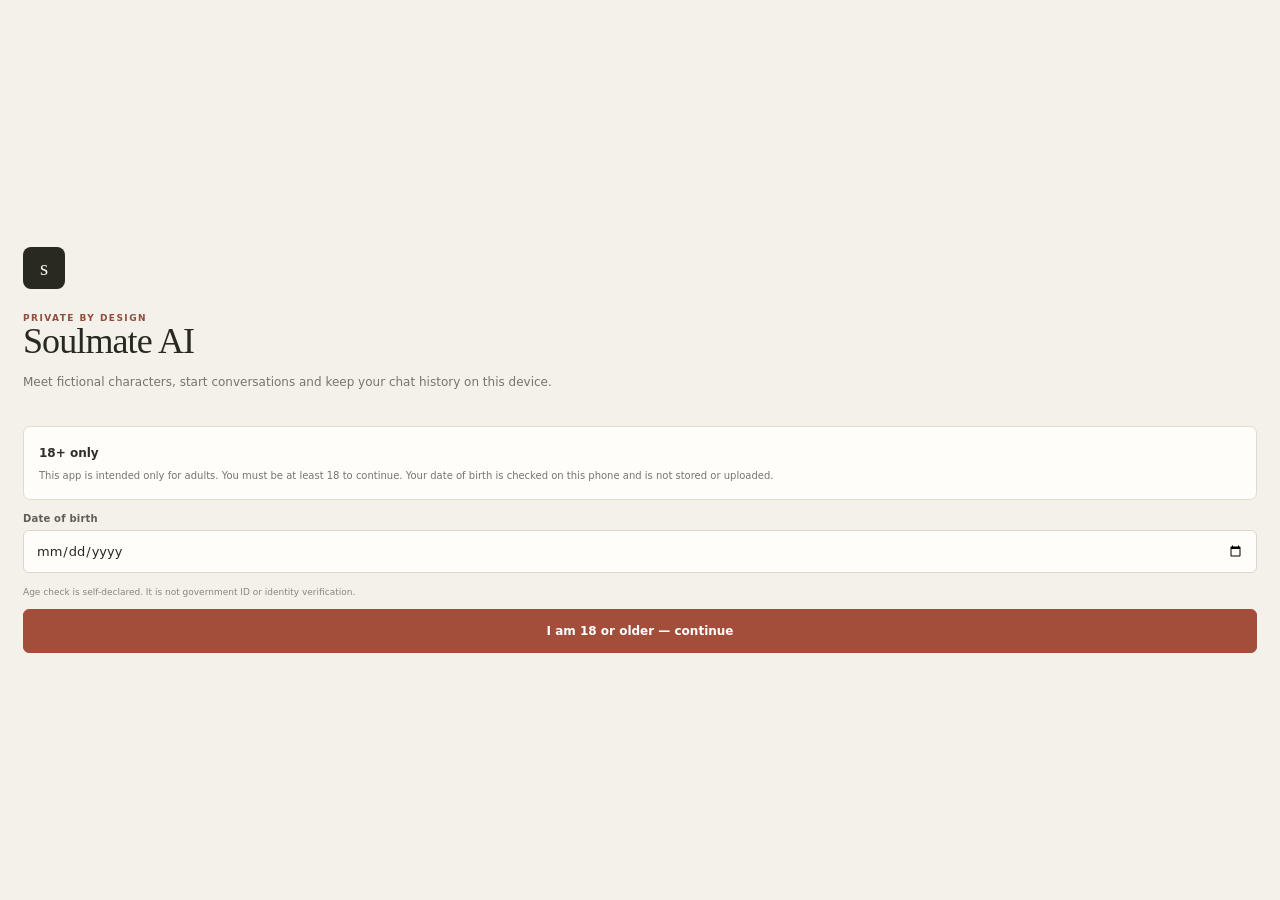
==== commit 24978a10: "Polish cloud connection states and onboarding handoff" ====
--- a/app/src/main/assets/index.html
+++ b/app/src/main/assets/index.html
@@ -242,9 +242,9 @@
 app.innerHTML='<div class="gate"><div class="gate-logo">s</div><div class="small-kicker">Your space, your rules</div><h1>Private from the start.</h1><p>Your profile and chat history stay encrypted on this phone. Cloud AI is used only when you send a message.</p><div class="gate-card"><div class="row"><strong>Chats saved on this phone</strong><span class="pill"><span class="dot"></span>Encrypted</span></div><p>Chat history and character profiles are protected with Android Keystore-backed encryption.</p></div><div class="gate-card"><div class="row"><strong>Cloud AI replies</strong><span class="pill">Internet required</span></div><p>Your message, character instructions and recent conversation context are sent to the AI server you configure. The gateway does not save chat history in a database. Use only a server you trust.</p></div><div class="gate-card"><div class="row"><strong>Anonymous analytics</strong><button class="switch" id="analyticsSwitch" aria-label="Enable analytics"></button></div><p>Off by default. No analytics service is connected in this build.</p></div><button class="primary" id="finishOnboarding">Enter Soulmate AI</button><p class="note" style="margin-top:14px">You can change the AI server in Settings. The age check is self-declared and may not meet local age-assurance requirements.</p></div>';
 document.getElementById("analyticsSwitch").classList.toggle("on",!!state.analyticsConsent);
 document.getElementById("analyticsSwitch").onclick=function(){state.analyticsConsent=!state.analyticsConsent;this.classList.toggle("on",state.analyticsConsent);};
-document.getElementById("finishOnboarding").onclick=function(){state.onboardingDone=true;save();renderMain("discover");};
-}
-function header(){return '<div class="topbar"><div class="brand"><div class="brandmark">s</div>SOULMATE</div><div class="pill"><span class="dot"></span>ON THIS DEVICE</div></div>';}
+document.getElementById("finishOnboarding").onclick=function(){state.onboardingDone=true;save();renderMain("discover");if(native){native.setServerUrl(state.serverUrl||"");native.checkServer();}};
+}
+function header(){return '<div class="topbar"><div class="brand"><div class="brandmark">s</div>SOULMATE</div><div class="pill"><span class="dot"></span>LOCAL CHATS · CLOUD AI</div></div>';}
 function nav(active){return '<div class="bottomnav">'+[['discover','⌂','Discover'],['chats','◷','Chats'],['create','＋','Create'],['settings','≡','Settings']].map(([id,icon,label])=>'<button class="nav-item '+(active===id?'active':'')+'" data-tab="'+id+'"><span class="nav-icon">'+icon+'</span>'+label+'</button>').join("")+'</div>';}
 function tone(c){return c.id==="mia"?"tone-mia":c.id==="aria"?"tone-aria":c.id==="zara"?"tone-zara":c.id==="noah"?"tone-noah":"tone-custom";}
 function monogram(c){return esc(String(c.name||"S").trim().charAt(0).toUpperCase()||"S");}
@@ -340,9 +340,9 @@
 toast(detail||"Cloud AI ready.");
 if(state.selectedTab==="settings")renderMain("settings");
 }
-if(status==="offline"){aiReady=false;}
+if(status==="offline"){aiReady=false;if(state.selectedTab==="settings")renderMain("settings");}
 if(status==="generating")aiReady=true;
-const label=document.getElementById("modelStatus");if(label)label.textContent=detail||status;
+const label=document.getElementById("modelStatus");if(label)label.textContent=detail||status;\nconst chatStatus=document.querySelector(".chat-sub");if(chatStatus)chatStatus.textContent=aiReady?"● Cloud AI ready":"● Connect cloud AI in Settings";
 };
 window.onAiError=function(message){
 const id=activeAssistantCharacterId,replyId=activeAssistantId;
@@ -352,7 +352,7 @@
 if(state.selectedCharacterId===id){const bubble=document.getElementById("last-ai-bubble");if(bubble){bubble.textContent=target?target.content:"";bubble.id="";}}
 activeAssistantId=null;activeAssistantCharacterId=null;
 }
-toast(message||"Local AI error.");
+toast(message||"Cloud AI error.");
 };
 function wireSettings(){
 const analytics=document.getElementById("analyticsSetting");
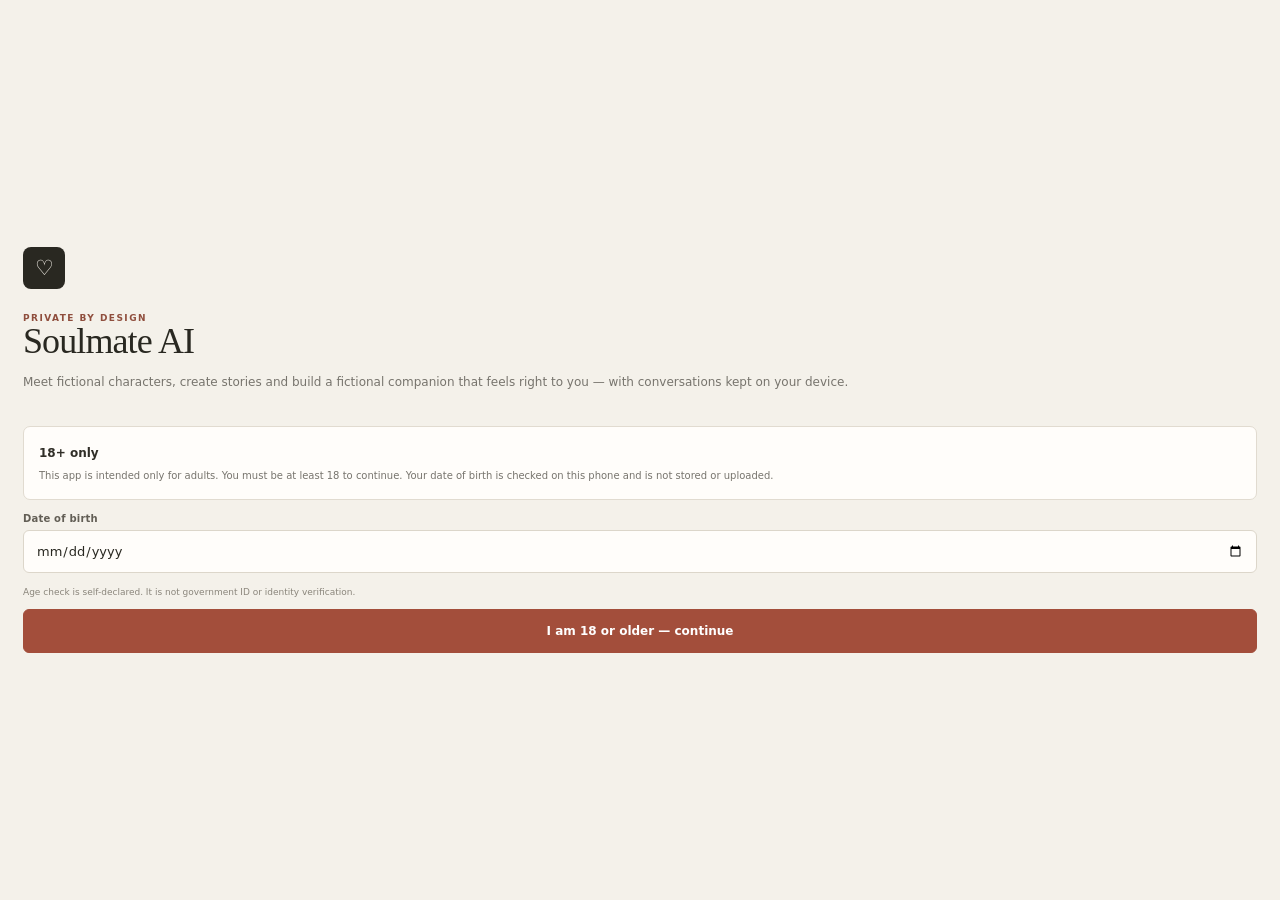
==== commit 5c98a616: "Fix cloud connection UI callback line break" ====
--- a/app/src/main/assets/index.html
+++ b/app/src/main/assets/index.html
@@ -342,7 +342,8 @@
 }
 if(status==="offline"){aiReady=false;if(state.selectedTab==="settings")renderMain("settings");}
 if(status==="generating")aiReady=true;
-const label=document.getElementById("modelStatus");if(label)label.textContent=detail||status;\nconst chatStatus=document.querySelector(".chat-sub");if(chatStatus)chatStatus.textContent=aiReady?"● Cloud AI ready":"● Connect cloud AI in Settings";
+const label=document.getElementById("modelStatus");if(label)label.textContent=detail||status;
+const chatStatus=document.querySelector(".chat-sub");if(chatStatus)chatStatus.textContent=aiReady?"● Cloud AI ready":"● Connect cloud AI in Settings";
 };
 window.onAiError=function(message){
 const id=activeAssistantCharacterId,replyId=activeAssistantId;
